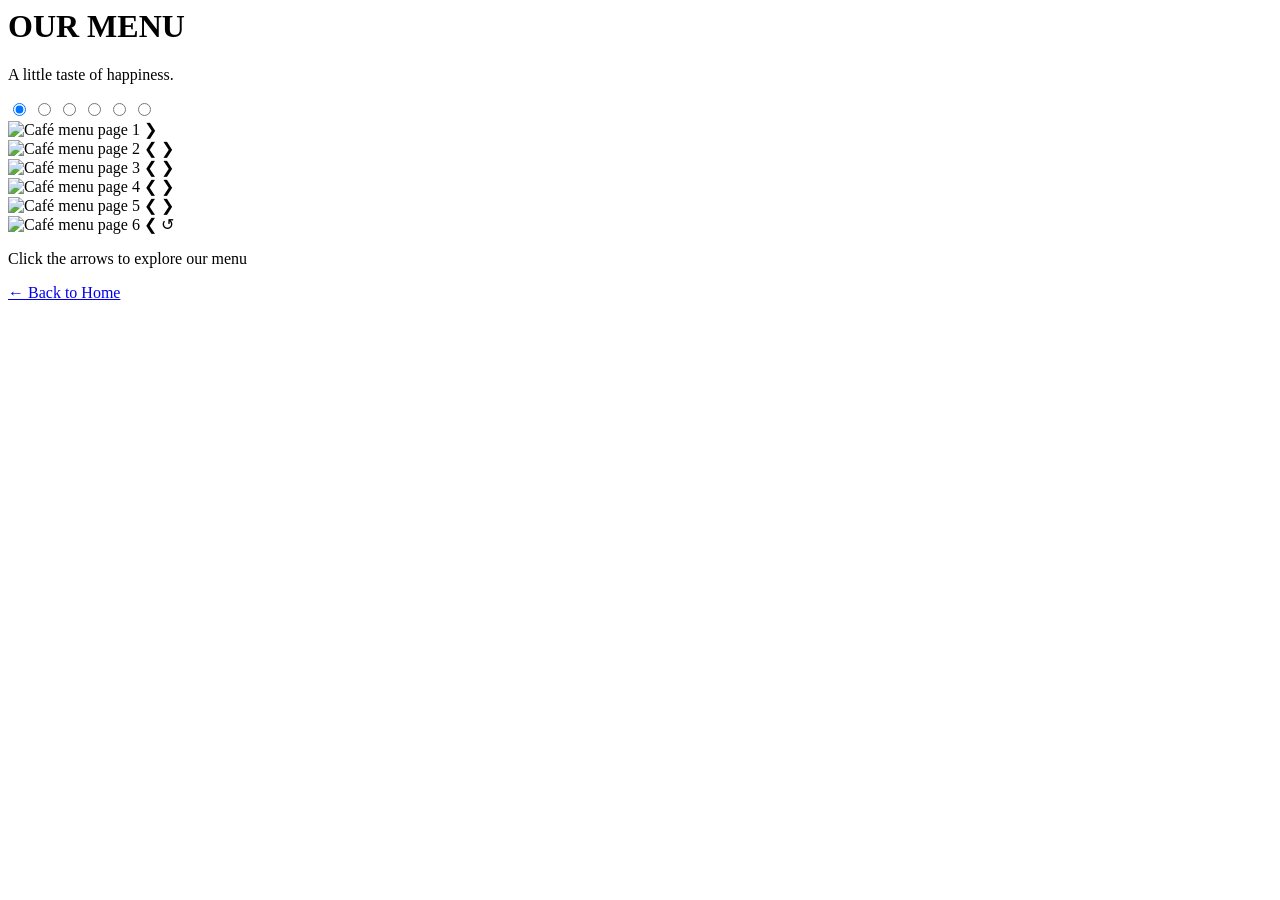
==== menu.html @ 4f6d4db8 "menu pages added" ====
<html lang="en">

<head>
    <meta charset="UTF-8">
    <meta name="viewport" content="width=device-width, initial-scale=1.0">

    <title>Our Menu | Café</title>

    <link rel="stylesheet" href="C:\Users\Admin\Downloads\New folder\css\menu.css">
</head>

<body>

    <div class="menu-container">

        <header class="menu-heading">
            <h1>OUR MENU</h1>
            <p>A little taste of happiness.</p>
        </header>

        <!-- CSS PAGE CONTROLS -->

        <input type="radio" name="page" id="page-1" checked>
        <input type="radio" name="page" id="page-2">
        <input type="radio" name="page" id="page-3">
        <input type="radio" name="page" id="page-4">
        <input type="radio" name="page" id="page-5">
        <input type="radio" name="page" id="page-6">


        <!-- MENU BOOK -->

        <div class="book">

            <!-- PAGE 1 -->

            <div class="page page-1">

                <img src="C:\Users\Admin\Downloads\New folder\assets\menu\menu-page-1.jpg"
                     alt="Café menu page 1">

                <label for="page-2" class="next-arrow"
                       title="Next page">❯</label>

            </div>


            <!-- PAGE 2 -->

            <div class="page page-2">

                <img src="C:\Users\Admin\Downloads\New folder\assets\menu\menu-page-2.jpg"
                     alt="Café menu page 2">

                <label for="page-1" class="previous-arrow"
                       title="Previous page">❮</label>

                <label for="page-3" class="next-arrow"
                       title="Next page">❯</label>

            </div>


            <!-- PAGE 3 -->

            <div class="page page-3">

                <img src="C:\Users\Admin\Downloads\New folder\assets\menu\menu-page-3.jpg"
                     alt="Café menu page 3">

                <label for="page-2" class="previous-arrow"
                       title="Previous page">❮</label>

                <label for="page-4" class="next-arrow"
                       title="Next page">❯</label>

            </div>


            <!-- PAGE 4 -->

            <div class="page page-4">

                <img src="C:\Users\Admin\Downloads\New folder\assets\menu\menu-page-4.jpg"
                     alt="Café menu page 4">

                <label for="page-3" class="previous-arrow"
                       title="Previous page">❮</label>

                <label for="page-5" class="next-arrow"
                       title="Next page">❯</label>

            </div>


            <!-- PAGE 5 -->

            <div class="page page-5">

                <img src="C:\Users\Admin\Downloads\New folder\assets\menu\menu-page-5.jpg"
                     alt="Café menu page 5">

                <label for="page-4" class="previous-arrow"
                       title="Previous page">❮</label>

                <label for="page-6" class="next-arrow"
                       title="Next page">❯</label>

            </div>


            <!-- PAGE 6 -->

            <div class="page page-6">

                <img src="C:\Users\Admin\Downloads\New folder\assets\menu\menu-page-6.jpg"
                     alt="Café menu page 6">

                <label for="page-5" class="previous-arrow"
                       title="Previous page">❮</label>

                <label for="page-1" class="restart-arrow"
                       title="Back to beginning">↺</label>

            </div>

        </div>

        <p class="page-instruction">
            Click the arrows to explore our menu
        </p>

        <a href="index.html" class="back-home">
            ← Back to Home
        </a>

    </div>

</body>
</html>
<html>
    <head>

    </head>
</html>
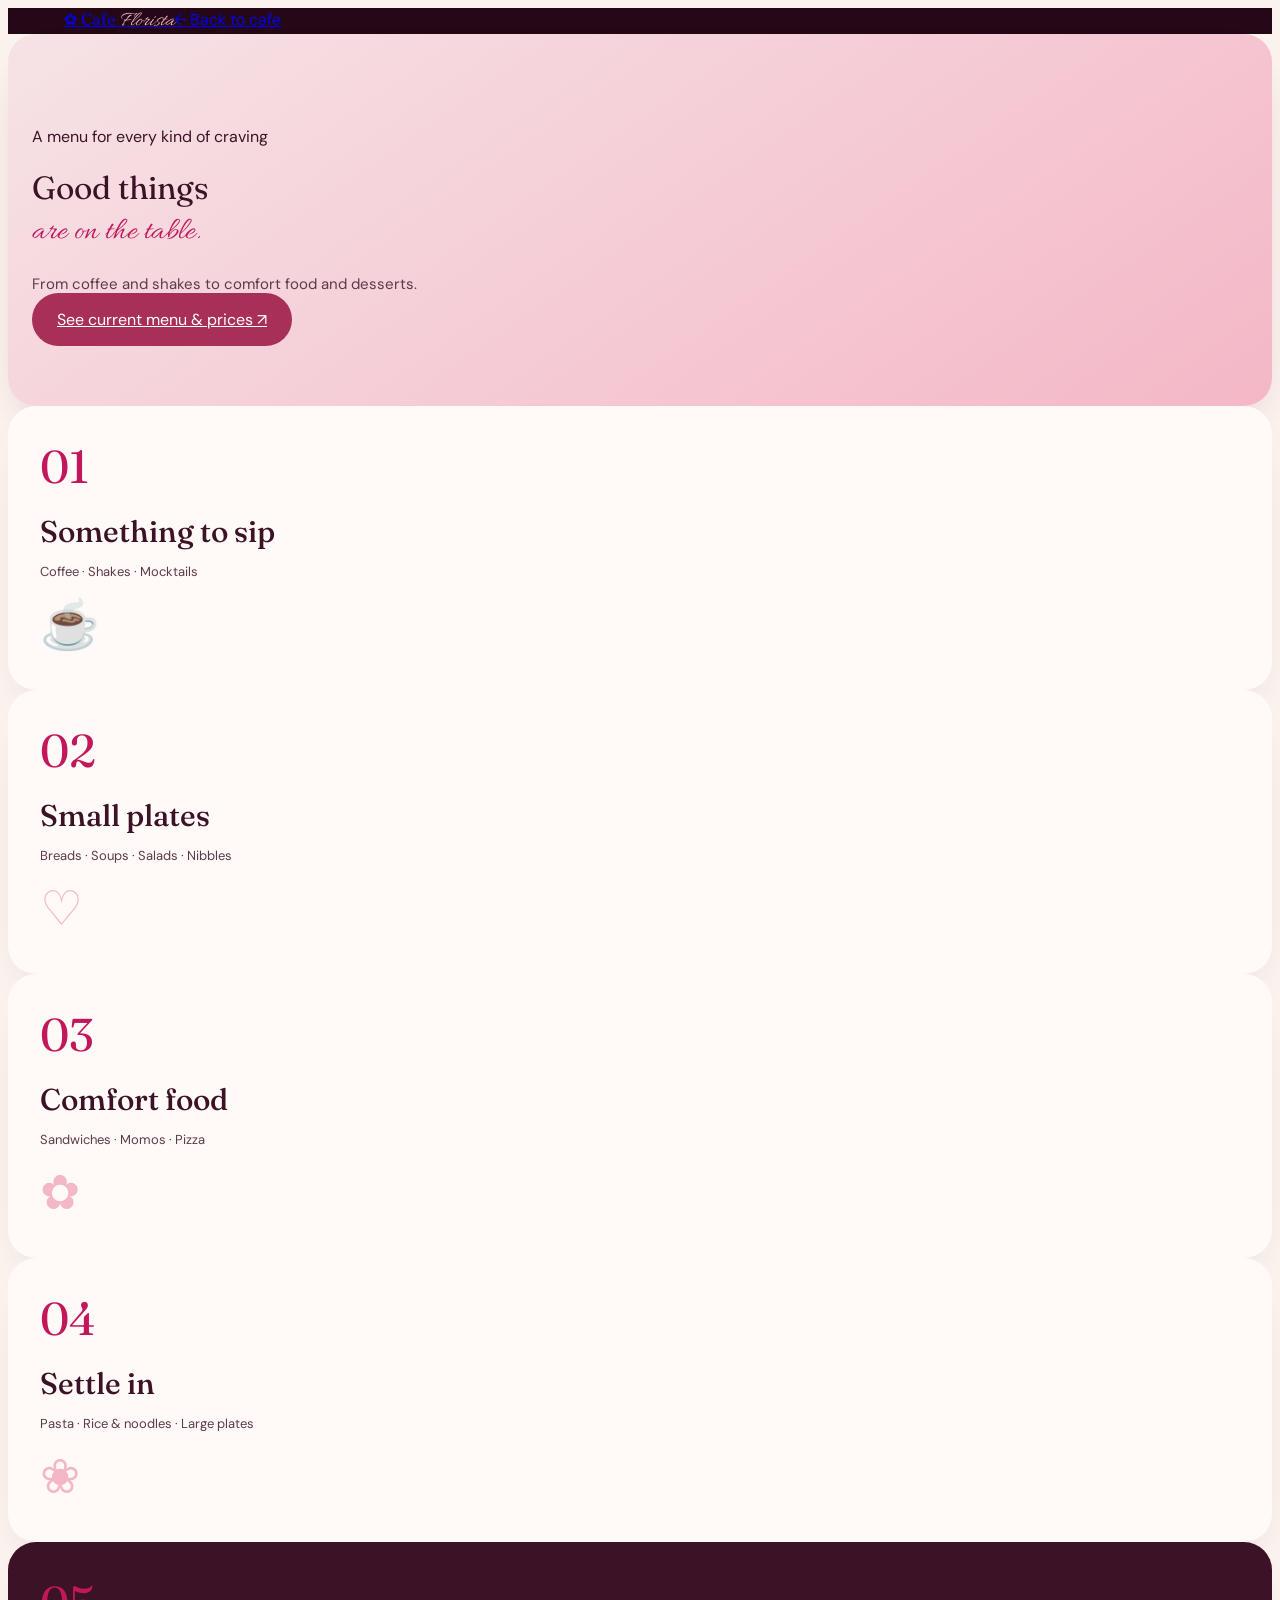
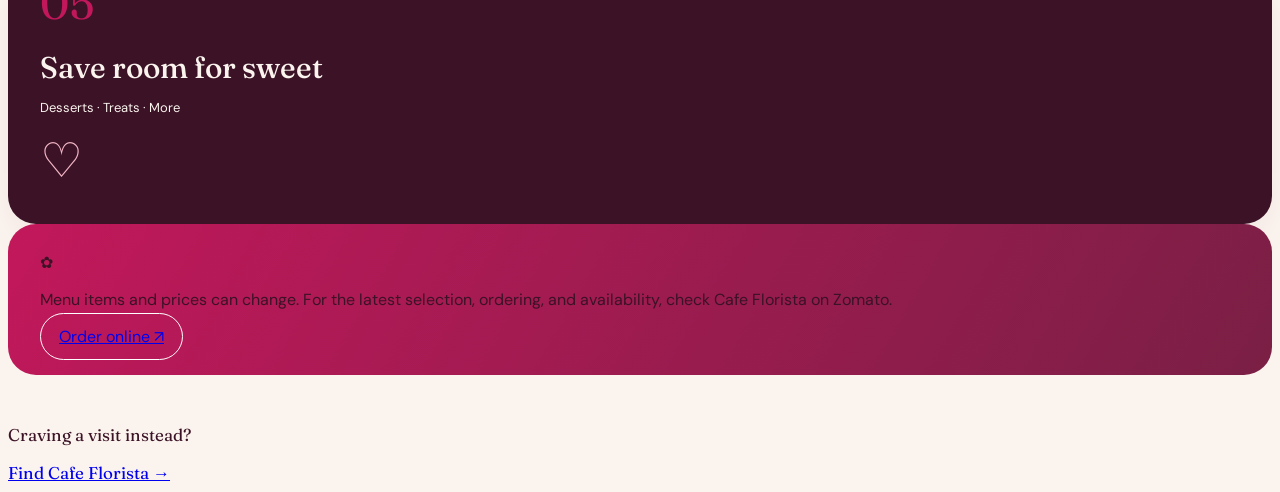
==== commit 886b8697: "the whole cafe page designed" ====
--- a/menu.html
+++ b/menu.html
@@ -1,146 +1,27 @@
-
+<!DOCTYPE html>
 <html lang="en">
-
 <head>
     <meta charset="UTF-8">
     <meta name="viewport" content="width=device-width, initial-scale=1.0">
-
-    <title>Our Menu | Café</title>
-
-    <link rel="stylesheet" href="C:\Users\Admin\Downloads\New folder\css\menu.css">
+    <meta name="description" content="Explore Cafe Florista's menu categories, then see current items and prices on Zomato.">
+    <meta name="theme-color" content="#f7e8ec">
+    <title>Menu | Cafe Florista, Kolkata</title>
+    <link rel="stylesheet" href="css/menu.css">
+    <link rel="stylesheet" href="css/design-menu.css">
 </head>
-
 <body>
-
-    <div class="menu-container">
-
-        <header class="menu-heading">
-            <h1>OUR MENU</h1>
-            <p>A little taste of happiness.</p>
-        </header>
-
-        <!-- CSS PAGE CONTROLS -->
-
-        <input type="radio" name="page" id="page-1" checked>
-        <input type="radio" name="page" id="page-2">
-        <input type="radio" name="page" id="page-3">
-        <input type="radio" name="page" id="page-4">
-        <input type="radio" name="page" id="page-5">
-        <input type="radio" name="page" id="page-6">
-
-
-        <!-- MENU BOOK -->
-
-        <div class="book">
-
-            <!-- PAGE 1 -->
-
-            <div class="page page-1">
-
-                <img src="C:\Users\Admin\Downloads\New folder\assets\menu\menu-page-1.jpg"
-                     alt="Café menu page 1">
-
-                <label for="page-2" class="next-arrow"
-                       title="Next page">❯</label>
-
-            </div>
-
-
-            <!-- PAGE 2 -->
-
-            <div class="page page-2">
-
-                <img src="C:\Users\Admin\Downloads\New folder\assets\menu\menu-page-2.jpg"
-                     alt="Café menu page 2">
-
-                <label for="page-1" class="previous-arrow"
-                       title="Previous page">❮</label>
-
-                <label for="page-3" class="next-arrow"
-                       title="Next page">❯</label>
-
-            </div>
-
-
-            <!-- PAGE 3 -->
-
-            <div class="page page-3">
-
-                <img src="C:\Users\Admin\Downloads\New folder\assets\menu\menu-page-3.jpg"
-                     alt="Café menu page 3">
-
-                <label for="page-2" class="previous-arrow"
-                       title="Previous page">❮</label>
-
-                <label for="page-4" class="next-arrow"
-                       title="Next page">❯</label>
-
-            </div>
-
-
-            <!-- PAGE 4 -->
-
-            <div class="page page-4">
-
-                <img src="C:\Users\Admin\Downloads\New folder\assets\menu\menu-page-4.jpg"
-                     alt="Café menu page 4">
-
-                <label for="page-3" class="previous-arrow"
-                       title="Previous page">❮</label>
-
-                <label for="page-5" class="next-arrow"
-                       title="Next page">❯</label>
-
-            </div>
-
-
-            <!-- PAGE 5 -->
-
-            <div class="page page-5">
-
-                <img src="C:\Users\Admin\Downloads\New folder\assets\menu\menu-page-5.jpg"
-                     alt="Café menu page 5">
-
-                <label for="page-4" class="previous-arrow"
-                       title="Previous page">❮</label>
-
-                <label for="page-6" class="next-arrow"
-                       title="Next page">❯</label>
-
-            </div>
-
-
-            <!-- PAGE 6 -->
-
-            <div class="page page-6">
-
-                <img src="C:\Users\Admin\Downloads\New folder\assets\menu\menu-page-6.jpg"
-                     alt="Café menu page 6">
-
-                <label for="page-5" class="previous-arrow"
-                       title="Previous page">❮</label>
-
-                <label for="page-1" class="restart-arrow"
-                       title="Back to beginning">↺</label>
-
-            </div>
-
-        </div>
-
-        <p class="page-instruction">
-            Click the arrows to explore our menu
-        </p>
-
-        <a href="index.html" class="back-home">
-            ← Back to Home
-        </a>
-
-    </div>
-
+    <header class="menu-topbar"><a class="brand" href="index.html"><span class="brand-flower" aria-hidden="true">✿</span> Cafe <em>Florista</em></a><a class="back-home" href="index.html">← Back to cafe</a></header>
+    <main class="menu-shell">
+        <header class="menu-heading"><p class="eyebrow">A menu for every kind of craving</p><h1>Good things<br><em>are on the table.</em></h1><p>From coffee and shakes to comfort food and desserts.</p><a class="button button-dark" href="https://www.zomato.com/kolkata/cafe-florista-1-park-street-area/menu" target="_blank" rel="noopener noreferrer">See current menu & prices <span aria-hidden="true">↗</span></a></header>
+        <section class="category-grid" aria-label="Menu categories">
+            <article class="category-card"><span>01</span><h2>Something to sip</h2><p>Coffee · Shakes · Mocktails</p><div aria-hidden="true">☕</div></article>
+            <article class="category-card"><span>02</span><h2>Small plates</h2><p>Breads · Soups · Salads · Nibbles</p><div aria-hidden="true">♡</div></article>
+            <article class="category-card"><span>03</span><h2>Comfort food</h2><p>Sandwiches · Momos · Pizza</p><div aria-hidden="true">✿</div></article>
+            <article class="category-card"><span>04</span><h2>Settle in</h2><p>Pasta · Rice & noodles · Large plates</p><div aria-hidden="true">❀</div></article>
+            <article class="category-card category-dessert"><span>05</span><h2>Save room for sweet</h2><p>Desserts · Treats · More</p><div aria-hidden="true">♡</div></article>
+        </section>
+        <aside class="menu-note"><span aria-hidden="true">✿</span><p>Menu items and prices can change. For the latest selection, ordering, and availability, check Cafe Florista on Zomato.</p><a href="https://www.zomato.com/kolkata/cafe-florista-1-park-street-area/order" target="_blank" rel="noopener noreferrer">Order online <span aria-hidden="true">↗</span></a></aside>
+        <footer class="menu-footer"><p>Craving a visit instead?</p><a class="text-link" href="index.html#visit">Find Cafe Florista <span aria-hidden="true">→</span></a></footer>
+    </main>
 </body>
 </html>
-<html>
-    <head>
-
-    </head>
-</html>
--- a/css/menu.css
+++ b/css/menu.css
@@ -0,0 +1,3 @@
+@import url('https://fonts.googleapis.com/css2?family=Allura&family=DM+Sans:wght@400;500;600;700&family=Playfair+Display:wght@500;600;700&display=swap');
+.brand em{font-family:'Allura',cursive;font-weight:400;font-style:normal;font-size:1.3em;color:#ffc8d6}.menu-heading h1 em{font-family:'Allura',cursive;font-style:normal;font-weight:400;letter-spacing:0;color:var(--rose)}
+@media(max-width:600px){.menu-topbar{height:68px;padding:0 18px}.brand{font-size:19px}.menu-shell{padding:36px 18px}.menu-heading{padding:42px 15px}.category-grid{grid-template-columns:1fr;gap:10px}.category-card{min-height:165px}.category-card h2{margin-top:23px}.category-dessert{grid-column:auto}.menu-note{grid-template-columns:28px 1fr;padding:20px;gap:10px}.menu-note>a{grid-column:2}.menu-footer{align-items:flex-start;flex-direction:column;gap:3px}}@media(prefers-reduced-motion:reduce){html{scroll-behavior:auto}}
--- a/css/design-menu.css
+++ b/css/design-menu.css
@@ -0,0 +1,5 @@
+@import url('https://fonts.googleapis.com/css2?family=Fraunces:ital,opsz,wght@0,9..144,300;0,9..144,400;0,9..144,500;1,9..144,300;1,9..144,400&family=DM+Sans:wght@400;500;700&display=swap');
+:root{--ink:#3b1226;--rose:#a82f58;--pink:#c2185b;--pale:#f6e3e6;--cream:#fbf4ee;--serif:'Fraunces',Georgia,serif;--sans:'DM Sans',Arial,sans-serif}
+body{background:var(--cream);color:var(--ink);font-family:var(--sans)}.menu-topbar{background:#240818;padding-inline:clamp(20px,5vw,56px)}.brand{font-family:var(--serif);font-weight:400}.brand em{font-style:italic;font-weight:300;color:#f4b7c6}.menu-heading{border-radius:28px;background:linear-gradient(145deg,#f6e3e6,#f4b7c6);padding:clamp(42px,7vw,76px) 24px;box-shadow:0 24px 50px -24px #7a1f4559}.menu-heading h1{font-family:var(--serif);font-weight:400;color:var(--ink)}.menu-heading h1 em{font-weight:300;color:var(--pink)}.menu-heading>p:not(.eyebrow){font-size:15px;color:#5c3a4a}.menu-heading .button{border-radius:999px;background:#a82f58;color:white;padding:16px 25px}.category-grid{gap:20px}.category-card{min-height:220px;border:0;border-radius:28px;background:#fffaf7;padding:32px;box-shadow:0 24px 50px -24px #7a1f4533}.category-card>span{font-family:var(--serif);font-size:46px;color:var(--pink);letter-spacing:0}.category-card h2{font-family:var(--serif);font-size:30px;font-weight:500;margin:18px 0 6px}.category-card p{font-size:13px;color:#5c3a4a}.category-card>div{color:#f4b7c6;font-size:48px}.category-dessert{background:#3b1226;color:#fbf4ee;min-height:170px}.category-dessert h2,.category-dessert p{color:#fbf4ee}.menu-note{border-radius:28px;background:linear-gradient(120deg,#c2185b,#7a1f45);padding:28px 32px}.menu-note>a{border:1px solid #fff;padding:12px 18px;border-radius:999px}.menu-footer{padding-top:32px}.menu-footer p,.menu-footer .text-link{font-family:var(--serif);font-size:17px}
+@media(max-width:600px){.menu-shell{padding:30px 18px}.menu-heading{border-radius:22px}.category-grid{gap:12px}.category-card{min-height:180px;border-radius:22px;padding:26px}.category-dessert{min-height:150px}.menu-note{border-radius:22px;padding:22px}}
+@media(prefers-reduced-motion:reduce){html{scroll-behavior:auto}}
